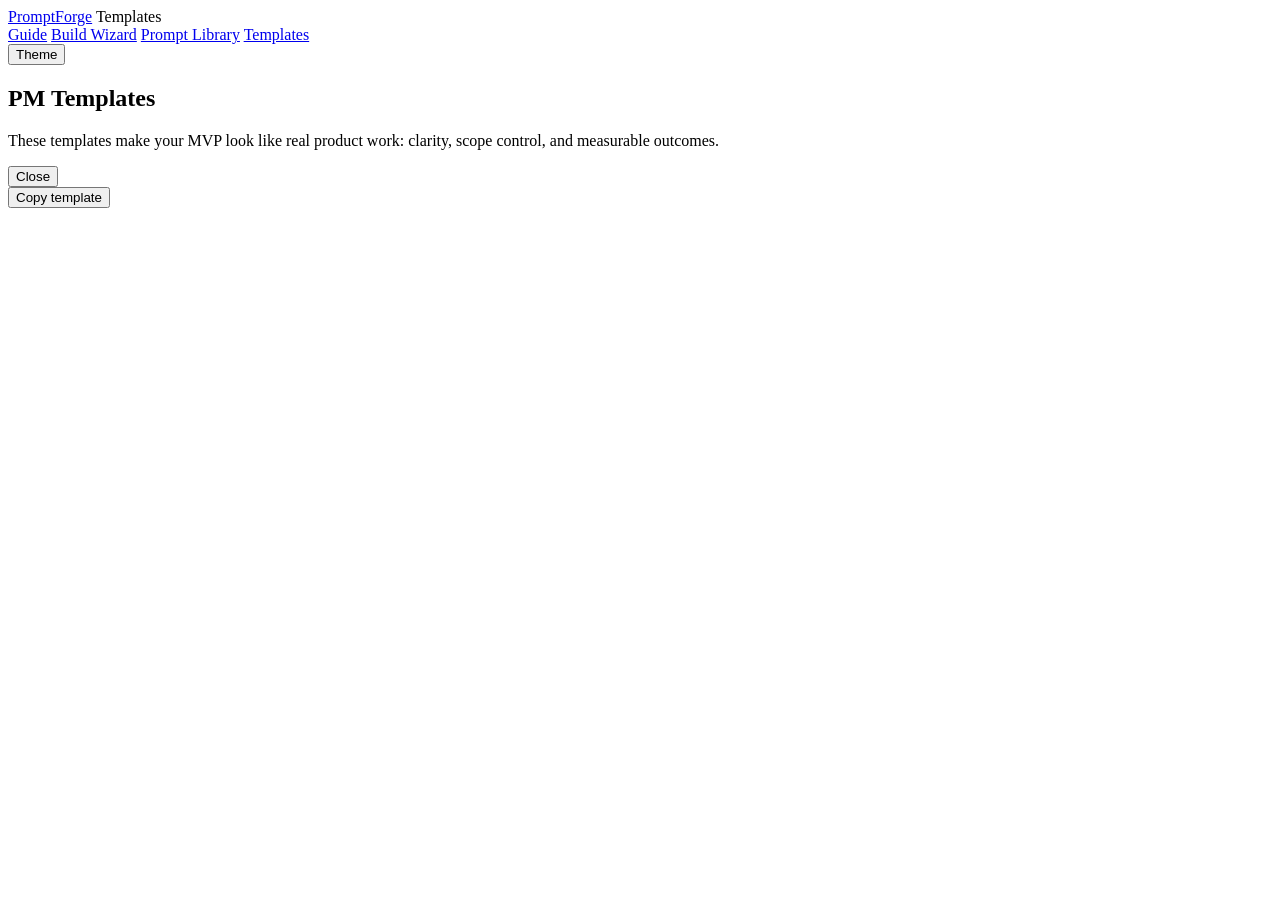
==== templates/index.html @ 1df739d8 "Add templates page" ====
<!doctype html>
<html lang="en">
<head>
  <meta charset="utf-8" />
  <meta name="viewport" content="width=device-width,initial-scale=1" />
  <title>Templates • PromptForge</title>
  <link rel="stylesheet" href="../assets/css/styles.css" />
</head>
<body>
  <header class="topbar">
    <div class="brand">
      <a class="brand__link" href="../index.html">PromptForge</a>
      <span class="brand__tag">Templates</span>
    </div>

    <nav class="topnav">
      <a href="../guide/index.html">Guide</a>
      <a href="../wizard/index.html">Build Wizard</a>
      <a href="../library/index.html">Prompt Library</a>
      <a class="active" href="../templates/index.html">Templates</a>
    </nav>

    <div class="topbar__actions">
      <button class="btn btn--ghost" id="themeToggle" type="button">Theme</button>
    </div>
  </header>

  <main class="container">
    <section class="card">
      <h1>PM Templates</h1>
      <p class="muted">
        These templates make your MVP look like real product work: clarity, scope control, and measurable outcomes.
      </p>
    </section>

    <section id="templateCards" class="cards"></section>

    <div id="modal" class="modal hidden" role="dialog" aria-modal="true">
      <div class="modal__content">
        <div class="modal__top">
          <div>
            <div id="modalTitle" class="modal__title"></div>
            <div id="modalMeta" class="muted small"></div>
          </div>
          <button class="btn btn--ghost" id="closeModal" type="button">Close</button>
        </div>

        <button class="btn btn--primary" id="copyModal" type="button">Copy template</button>
        <pre class="code"><code id="modalText"></code></pre>
      </div>
    </div>
  </main>

  <script type="module" src="../assets/js/common.js"></script>
  <script type="module" src="../assets/js/pages/templates.js"></script>
</body>
</html>
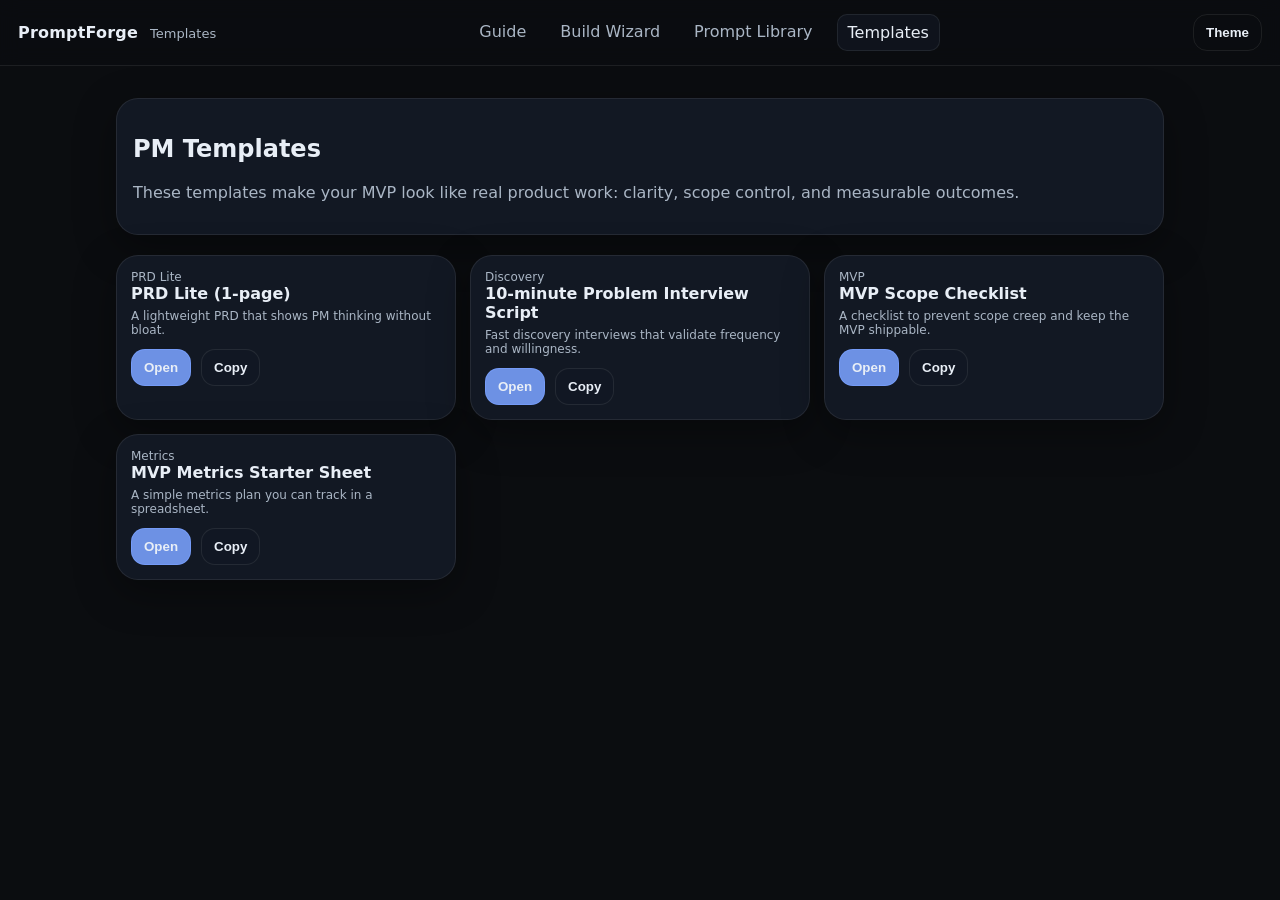
==== commit c3f0d8b2: "Update index.html" ====
--- a/templates/index.html
+++ b/templates/index.html
@@ -46,7 +46,9 @@
         </div>
 
         <button class="btn btn--primary" id="copyModal" type="button">Copy template</button>
-        <pre class="code"><code id="modalText"></code></pre>
+
+        <!-- This used to be a code block. Now it's a doc container -->
+        <div class="doc" id="modalText"></div>
       </div>
     </div>
   </main>
--- a/assets/css/styles.css
+++ b/assets/css/styles.css
@@ -0,0 +1,292 @@
+:root{
+  --bg: #0b0d10;
+  --panel: #11151b;
+  --card: #121823;
+  --text: #e8eef6;
+  --muted: #aab6c5;
+  --border: rgba(255,255,255,0.08);
+  --accent: #7aa2ff;
+  --accent2: #8cffc7;
+  --shadow: 0 12px 40px rgba(0,0,0,0.35);
+  --radius: 16px;
+  --radius2: 22px;
+  --mono: ui-monospace, SFMono-Regular, Menlo, Monaco, Consolas, "Liberation Mono", "Courier New", monospace;
+  --sans: ui-sans-serif, system-ui, -apple-system, Segoe UI, Roboto, Helvetica, Arial, "Apple Color Emoji","Segoe UI Emoji";
+}
+
+[data-theme="light"]{
+  --bg: #f6f7fb;
+  --panel: #ffffff;
+  --card: #ffffff;
+  --text: #0c1220;
+  --muted: #556170;
+  --border: rgba(12,18,32,0.10);
+  --accent: #2b59ff;
+  --accent2: #0fb86a;
+  --shadow: 0 12px 40px rgba(0,0,0,0.12);
+}
+
+*{box-sizing:border-box}
+body{
+  margin:0;
+  font-family: var(--sans);
+  background: var(--bg);
+  color: var(--text);
+}
+
+a{color:inherit; text-decoration:none}
+a:hover{opacity:0.9}
+
+.topbar{
+  position: sticky;
+  top: 0;
+  z-index: 20;
+  display:flex;
+  align-items:center;
+  justify-content: space-between;
+  gap: 16px;
+  padding: 14px 18px;
+  border-bottom: 1px solid var(--border);
+  background: color-mix(in oklab, var(--bg), transparent 6%);
+  backdrop-filter: blur(10px);
+}
+
+.brand{display:flex; align-items:baseline; gap:12px}
+.brand__link{font-weight:800; letter-spacing:0.2px}
+.brand__tag{color: var(--muted); font-size: 13px}
+
+.topnav{display:flex; gap:14px; flex-wrap:wrap}
+.topnav a{
+  padding: 8px 10px;
+  border-radius: 10px;
+  color: var(--muted);
+}
+.topnav a.active, .topnav a:hover{
+  color: var(--text);
+  background: color-mix(in oklab, var(--card), transparent 30%);
+  border: 1px solid var(--border);
+}
+
+.topbar__actions{display:flex; align-items:center; gap:10px}
+
+.container{
+  max-width: 1080px;
+  margin: 0 auto;
+  padding: 20px 16px 48px;
+}
+
+.layout3{
+  display:grid;
+  grid-template-columns: 270px 1fr 320px;
+  gap: 14px;
+  padding: 14px;
+}
+@media (max-width: 1060px){
+  .layout3{grid-template-columns: 260px 1fr}
+  .panel{display:none}
+}
+@media (max-width: 840px){
+  .layout3{grid-template-columns: 1fr; padding: 10px}
+  .sidebar{position: static}
+}
+
+.sidebar, .panel{
+  background: var(--panel);
+  border: 1px solid var(--border);
+  border-radius: var(--radius2);
+  padding: 14px;
+  box-shadow: var(--shadow);
+  height: calc(100vh - 96px);
+  overflow:auto;
+}
+
+.content{
+  min-height: calc(100vh - 96px);
+  background: transparent;
+}
+
+.content__header{
+  background: var(--panel);
+  border: 1px solid var(--border);
+  border-radius: var(--radius2);
+  padding: 16px;
+  box-shadow: var(--shadow);
+  margin-bottom: 12px;
+}
+
+.content__actions{
+  display:flex;
+  gap:10px;
+  flex-wrap:wrap;
+  margin: 0 0 12px;
+}
+
+.card{
+  background: var(--card);
+  border: 1px solid var(--border);
+  border-radius: var(--radius2);
+  padding: 16px;
+  box-shadow: var(--shadow);
+  margin: 12px 0;
+}
+
+.hero{
+  background: radial-gradient(900px 380px at 20% 10%, color-mix(in oklab, var(--accent), transparent 70%), transparent),
+              radial-gradient(700px 380px at 80% 20%, color-mix(in oklab, var(--accent2), transparent 80%), transparent);
+  border: 1px solid var(--border);
+  border-radius: 28px;
+  padding: 28px 18px;
+  box-shadow: var(--shadow);
+}
+.hero h1{margin: 0 0 10px; font-size: 34px; line-height: 1.12}
+.hero__cta{display:flex; gap: 12px; flex-wrap:wrap; margin-top: 16px}
+
+.grid2{
+  display:grid;
+  grid-template-columns: 1fr 1fr;
+  gap: 14px;
+  margin-top: 14px;
+}
+@media (max-width: 920px){
+  .grid2{grid-template-columns: 1fr}
+}
+
+.btn{
+  appearance:none;
+  border: 1px solid var(--border);
+  background: color-mix(in oklab, var(--card), transparent 20%);
+  color: var(--text);
+  padding: 10px 12px;
+  border-radius: 14px;
+  cursor:pointer;
+  font-weight: 650;
+}
+.btn:hover{transform: translateY(-1px)}
+.btn--primary{
+  background: color-mix(in oklab, var(--accent), transparent 12%);
+  border-color: color-mix(in oklab, var(--accent), transparent 30%);
+}
+.btn--ghost{
+  background: transparent;
+}
+
+.search, .select, input, .textarea{
+  width: 100%;
+  border: 1px solid var(--border);
+  background: color-mix(in oklab, var(--panel), transparent 10%);
+  color: var(--text);
+  padding: 10px 12px;
+  border-radius: 14px;
+  outline:none;
+}
+.textarea{min-height: 120px; resize: vertical}
+label{display:flex; flex-direction:column; gap:6px; font-size: 13px; color: var(--muted)}
+.form{display:flex; flex-direction:column; gap:10px}
+.row{display:flex; gap:10px; align-items:center}
+.row.wrap{flex-wrap:wrap}
+.small{font-size: 12px}
+.muted{color: var(--muted)}
+.list{padding-left: 18px}
+.footer{padding: 24px 16px; text-align:center; color: var(--muted)}
+
+.code{
+  background: color-mix(in oklab, var(--panel), transparent 0%);
+  border: 1px solid var(--border);
+  border-radius: var(--radius2);
+  padding: 14px;
+  overflow:auto;
+  box-shadow: var(--shadow);
+}
+.code code{
+  font-family: var(--mono);
+  font-size: 13px;
+  line-height: 1.55;
+  white-space: pre;
+}
+
+.sidebar__title, .panel__title{font-weight: 800; margin-bottom: 10px}
+.sidebar__divider, .panel__divider{
+  height:1px;
+  background: var(--border);
+  margin: 12px 0;
+}
+
+.nav{display:flex; flex-direction:column; gap:6px}
+.nav a{
+  padding: 8px 10px;
+  border-radius: 12px;
+  border: 1px solid transparent;
+  color: var(--text);
+}
+.nav a:hover{
+  background: color-mix(in oklab, var(--card), transparent 30%);
+  border-color: var(--border);
+}
+.nav--muted a{color: var(--muted)}
+.nav a.active{
+  background: color-mix(in oklab, var(--accent), transparent 85%);
+  border-color: color-mix(in oklab, var(--accent), transparent 60%);
+}
+
+.meta{
+  display:flex;
+  gap: 10px;
+  flex-wrap:wrap;
+  margin: 10px 0 12px;
+  color: var(--muted);
+  font-size: 13px;
+}
+
+.cards{
+  display:grid;
+  grid-template-columns: repeat(3, 1fr);
+  gap: 14px;
+  padding: 8px 0 40px;
+}
+@media (max-width: 980px){.cards{grid-template-columns: repeat(2, 1fr)}}
+@media (max-width: 680px){.cards{grid-template-columns: 1fr}}
+
+.cardmini{
+  background: var(--card);
+  border: 1px solid var(--border);
+  border-radius: var(--radius2);
+  padding: 14px;
+  box-shadow: var(--shadow);
+}
+.cardmini h3{margin: 0 0 6px; font-size: 16px}
+.tagrow{display:flex; gap:6px; flex-wrap:wrap; margin-top: 10px}
+.tag{
+  font-size: 12px;
+  color: var(--muted);
+  padding: 4px 8px;
+  border: 1px solid var(--border);
+  border-radius: 999px;
+}
+
+.modal{
+  position: fixed;
+  inset: 0;
+  background: rgba(0,0,0,0.55);
+  display:flex;
+  align-items:center;
+  justify-content:center;
+  padding: 16px;
+  z-index: 50;
+}
+.modal.hidden{display:none}
+.modal__content{
+  width: min(980px, 100%);
+  background: var(--panel);
+  border: 1px solid var(--border);
+  border-radius: 24px;
+  padding: 14px;
+  box-shadow: var(--shadow);
+}
+.modal__top{
+  display:flex;
+  align-items:flex-start;
+  justify-content:space-between;
+  gap: 12px;
+  margin-bottom: 10px;
+}
+.modal__title{font-weight: 900; font-size: 18px}
